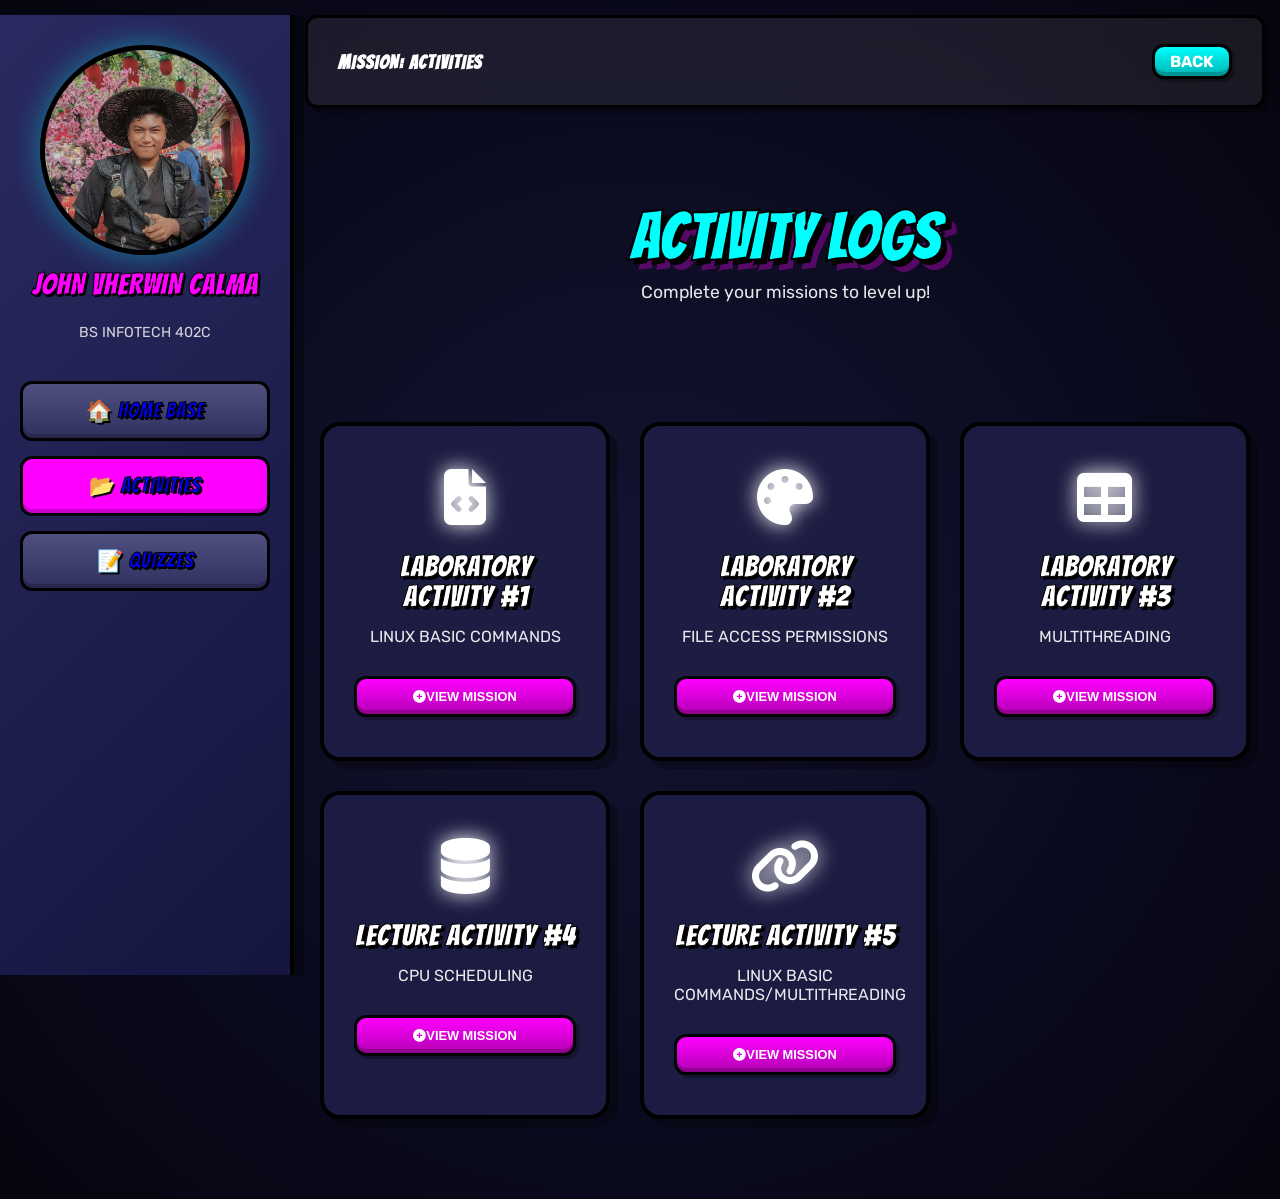
==== activities.html @ 7fef48ed "Update activities.html" ====
<!DOCTYPE html>
<html lang="en">
<head>
    <meta charset="UTF-8">
    <meta name="viewport" content="width=device-width, initial-scale=1.0">
    <title>Activities - Hero Dashboard</title>
    <link rel="stylesheet" href="s.css">
    <link href="https://fonts.googleapis.com/css2?family=Bangers&family=Rubik:wght@400;500;700&display=swap" rel="stylesheet">
    <link href="https://cdnjs.cloudflare.com/ajax/libs/font-awesome/6.5.0/css/all.min.css" rel="stylesheet">
</head>
<body>

<div class="sidebar" id="sidebar">
    <div class="profile-container"><img src="image.png" alt="Player Avatar" class="profile-img"></div>
    <h2 class="title-font">JOHN VHERWIN CALMA</h2>
    <h5 class="rubik-font">BS INFOTECH 402C</h5>
    <nav class="game-menu">
        <a href="index.html" class="nav-item">🏠 HOME BASE</a>
        <a href="activities.html" class="nav-item" style="background: var(--magenta);">📂 ACTIVITIES</a>
        <a href="quizzes.html" class="nav-item">📝 QUIZZES</a>
    </nav>
</div>

<div class="main" id="main">
    <header class="topbar glass">
        <div class="topbar-left">
            <h3 class="title-font">MISSION: ACTIVITIES</h3>
        </div>
        <div class="topbar-right">
            <a href="index.html" class="game-button cyan-btn rubik-font" style="width: auto; padding: 5px 15px;">BACK</a>
        </div>
    </header>

    <section class="hero text-center">
        <h1 class="title-font big-title">ACTIVITY LOGS</h1>
        <p class="rubik-font subtitle">Complete your missions to level up!</p>
    </section>

    <section class="grid">
        <div class="game-card">
            <div class="card-icon cyan-icon"><i class="fa-solid fa-file-code"></i></div>
            <h3 class="title-font">Laboratory Activity #1</h3>
            <p class="rubik-font">LINUX BASIC COMMANDS</p>
            <div style="display: flex; gap: 10px; margin-top: 15px;">
                <button class="game-button magenta-btn" onclick="openModal('act1-modal')" style="font-size: 0.8rem; padding: 10px; cursor: pointer; width: 100%;">
                    <i class="fa-solid fa-circle-plus"></i> VIEW MISSION
                </button>
            </div>
        </div>

        <div class="game-card">
            <div class="card-icon cyan-icon"><i class="fa-solid fa-palette"></i></div>
            <h3 class="title-font">Laboratory Activity #2</h3>
            <p class="rubik-font">FILE ACCESS PERMISSIONS</p>
            <div style="display: flex; gap: 10px; margin-top: 15px;">
                <button class="game-button magenta-btn" onclick="openModal('act2-modal')" style="font-size: 0.8rem; padding: 10px; cursor: pointer; width: 100%;">
                    <i class="fa-solid fa-circle-plus"></i> VIEW MISSION
                </button>
            </div>
        </div>

        <div class="game-card">
            <div class="card-icon cyan-icon"><i class="fa-solid fa-table"></i></div>
            <h3 class="title-font">Laboratory Activity #3</h3>
            <p class="rubik-font">MULTITHREADING</p>
            <div style="display: flex; gap: 10px; margin-top: 15px;">
                <button class="game-button magenta-btn" onclick="openModal('act3-modal')" style="font-size: 0.8rem; padding: 10px; cursor: pointer; width: 100%;">
                    <i class="fa-solid fa-circle-plus"></i> VIEW MISSION
                </button>
            </div>
        </div>

        <div class="game-card">
            <div class="card-icon cyan-icon"><i class="fa-solid fa-database"></i></div>
            <h3 class="title-font">Lecture Activity #4</h3>
            <p class="rubik-font">CPU SCHEDULING</p>
            <div style="display: flex; gap: 10px; margin-top: 15px;">
                <button class="game-button magenta-btn" onclick="openModal('act4-modal')" style="font-size: 0.8rem; padding: 10px; cursor: pointer; width: 100%;">
                    <i class="fa-solid fa-circle-plus"></i> VIEW MISSION
                </button>
            </div>
        </div>

        <div class="game-card">
            <div class="card-icon cyan-icon"><i class="fa-solid fa-link"></i></div>
            <h3 class="title-font">Lecture Activity #5</h3>
            <p class="rubik-font">LINUX BASIC COMMANDS/MULTITHREADING</p>
            <div style="display: flex; gap: 10px; margin-top: 15px;">
                <button class="game-button magenta-btn" onclick="openModal('act5-modal')" style="font-size: 0.8rem; padding: 10px; cursor: pointer; width: 100%;">
                    <i class="fa-solid fa-circle-plus"></i> VIEW MISSION
                </button>
            </div>
        </div>
    </section>
</div>

<div id="act1-modal" class="game-modal">
    <div class="modal-content glass">
        <span class="close-btn" onclick="closeModal('act1-modal')">&times;</span>
        <h2 class="title-font" style="color: var(--cyan);">MISSION: LINUX BASIC COMMANDS</h2>
        <div class="screenshot-container"><img src="lab1.jpg" class="screenshot" alt="Activity 1"></div>
        <p class="rubik-font">Task Status: Finished!</p>
    </div>
</div>

<div id="act2-modal" class="game-modal">
    <div class="modal-content glass">
        <span class="close-btn" onclick="closeModal('act2-modal')">&times;</span>
        <h2 class="title-font" style="color: var(--cyan);">MISSION: FILE ACCESS PERMISSIONS</h2>
        <div class="screenshot-container"><img src="lab2.jpg" class="screenshot" alt="Activity 2"></div>
        <p class="rubik-font">Task Status: Finished!</p>
    </div>
</div>

<div id="act3-modal" class="game-modal">
    <div class="modal-content glass">
        <span class="close-btn" onclick="closeModal('act3-modal')">&times;</span>
        <h2 class="title-font" style="color: var(--cyan);">MISSION: MULTITHREADING</h2>
        <div class="screenshot-container"><img src="act3.jpg" class="screenshot" alt="Activity 3"></div>
        <p class="rubik-font">Task Status: Finished!</p>
    </div>
</div>

<div id="act4-modal" class="game-modal">
    <div class="modal-content glass">
        <span class="close-btn" onclick="closeModal('act4-modal')">&times;</span>
        <h2 class="title-font" style="color: var(--cyan);">MISSION: CPU SCHEDULING</h2>
        <div class="screenshot-container"><img src="act4.jpg" class="screenshot" alt="Activity 4"></div>
        <p class="rubik-font">Task Status: Finished!</p>
    </div>
</div>

<div id="act5-modal" class="game-modal">
    <div class="modal-content glass">
        <span class="close-btn" onclick="closeModal('act5-modal')">&times;</span>
        <h2 class="title-font" style="color: var(--cyan);">MISSION: LINUX BASIC COMMANDS/MULTITHREADING</h2>
        <div class="screenshot-container"><iframe src="act5.pdf" class="pdf-viewer" alt="Activity 5"></iframe></div>
        <p class="rubik-font">Task Status: Finished!</p>
    </div>
</div>

<script>
    function openModal(modalId) {
        const modal = document.getElementById(modalId);
        modal.style.display = "flex";
        document.body.style.overflow = "hidden"; 
    }

    function closeModal(modalId) {
        const modal = document.getElementById(modalId);
        modal.style.display = "none";
        document.body.style.overflow = "auto"; 
    }

    window.onclick = function(event) {
        if (event.target.className === "game-modal") {
            event.target.style.display = "none";
            document.body.style.overflow = "auto";
        }
    }
</script>

</body>
</html>
---- s.css ----
/* --- GLOBAL --- */
:root {
  --magenta: #ff00ff;
  --magenta-dark: #b300b3;
  --cyan: #00ffff;
  --cyan-dark: #00b3b3;
  --gold: #ffcc00;
  --gold-dark: #cc9900;
  --text-primary: #fff;
}

body {
  margin: 0;
  padding: 0;
  font-family: 'Rubik', sans-serif;
  color: var(--text-primary);
  background: radial-gradient(circle, rgba(20,20,50,1) 0%, rgba(10,10,30,1) 60%, rgba(5,5,15,1) 100%);
  overflow-x: hidden;
}

.title-font {
  font-family: 'Bangers', sans-serif;
  text-transform: uppercase;
  letter-spacing: 1px;
}

.rubik-font {
  font-family: 'Rubik', sans-serif;
  font-weight: 400;
}

.text-center {
  text-align: center;
}

/* --- GLASSMORPHISM --- */
.glass {
  background: rgba(255, 255, 255, 0.08);
  backdrop-filter: blur(15px);
  border: 1px solid rgba(255, 255, 255, 0.1);
  border-radius: 12px;
}

/* --- SIDEBAR (Comic Menu Style) --- */
.sidebar {
  position: fixed;
  width: 250px;
  height: 100%;
  background: linear-gradient(135deg, #2a2a60 0%, #151540 100%);
  padding: 30px 20px;
  text-align: center;
  border-right: 4px solid #000;
  box-shadow: 10px 0 0 rgba(0,0,0,0.3);
  z-index: 2000;
}

.profile-container {
  width: 200px;
  height: 200px;
  margin: 0 auto 15px auto;
  border-radius: 50%;
  border: 5px solid #000;
  overflow: hidden;
  box-shadow: 0 0 30px rgba(0, 255, 255, 0.4);
}

.profile-img {
  width: 100%;
  height: 100%;
  object-fit: cover;
}

.sidebar h2 {
  color: var(--magenta);
  font-size: 1.8rem;
  margin: 10px 0 5px 0;
  -webkit-text-stroke: 1px #000;
  text-shadow: 2px 2px 0 #000;
}

.sidebar h5 {
  color: var(--text-primary);
  opacity: 0.8;
  font-size: 0.9rem;
  margin-bottom: 40px;
}

/* GAME TABS */
.game-menu {
  display: flex;
  flex-direction: column;
  gap: 15px;
}

.nav-item {
  display: flex;
  align-items: center;
  justify-content: center;
  padding: 15px 20px;
  text-decoration: none;
  font-family: 'Bangers', sans-serif;
  font-size: 1.3rem;
  letter-spacing: 1px;
  border: 3px solid #000;
  border-radius: 12px;
  transition: all 0.2s ease;
  -webkit-text-stroke: 1px #000;
  text-shadow: 2px 2px 0 #000;
  background: linear-gradient(180deg, #505080 0%, #303060 100%);
  box-shadow: inset 0 -4px 0 rgba(0,0,0,0.2);
}

.nav-item:hover {
  transform: translateY(-5px);
  color: var(--cyan);
  background: linear-gradient(180deg, var(--magenta) 0%, var(--magenta-dark) 100%);
  box-shadow: 0 5px 15px rgba(255, 0, 255, 0.4);
}

/* --- MAIN --- */
.main {
  margin-left: 290px;
  transition: margin-left 0.3s;
  padding-bottom: 50px;
}

/* TOPBAR */
.topbar {
  display: flex;
  justify-content: space-between;
  align-items: center;
  padding: 15px 30px;
  position: sticky;
  top: 15px;
  margin: 15px;
  z-index: 1000;
  border: 3px solid #000 !important;
  box-shadow: 5px 5px 0 rgba(0,0,0,0.3);
}

.topbar-left,
.topbar-right {
  display: flex;
  align-items: center;
  gap: 20px;
}

.toggle-btn {
  background: transparent;
  color: white;
  border: none;
  font-size: 1.8rem;
  cursor: pointer;
}

.greeting span {
  font-size: 0.9rem;
  opacity: 0.8;
}

.greeting h3 {
  color: var(--magenta);
  -webkit-text-stroke: 1px #000;
  margin: 0;
}

.search-box {
  display: flex;
  align-items: center;
  padding: 8px 15px;
  gap: 10px;
  border: 2px solid #000 !important;
}

#search {
  background: none;
  border: none;
  color: white;
  outline: none;
  font-size: 0.9rem;
}

/* --- STATS ROW --- */
.stats-row {
  display: flex;
  gap: 20px;
  padding: 30px;
  flex-wrap: wrap;
}

.stat-card {
  padding: 20px;
  border-radius: 15px;
  display: flex;
  align-items: center;
  gap: 20px;
  flex: 1;
  min-width: 200px;
  border: 3px solid #000;
  box-shadow: 5px 5px 0 rgba(0,0,0,0.3);
  position: relative;
  overflow: hidden;
}

.stat-card:before {
  content: '';
  position: absolute;
  top: 0;
  left: 0;
  width: 100%;
  height: 5px;
  background: rgba(255,255,255,0.2);
}

.stat-card i {
  font-size: 2rem;
  color: #000;
}

.stat-card h4 {
  margin: 0;
  font-size: 1.8rem;
  -webkit-text-stroke: 1px #000;
  color: #fff;
}

.stat-card p {
  margin: 0;
  font-size: 0.8rem;
  font-weight: bold;
  text-transform: uppercase;
}

/* COLORS */
.trophy-pink { background: linear-gradient(135deg, var(--magenta), var(--magenta-dark)); }
.trophy-cyan { background: linear-gradient(135deg, var(--cyan), var(--cyan-dark)); }
.trophy-gold { background: linear-gradient(135deg, var(--gold), var(--gold-dark)); }

/* HERO */
.hero {
  padding: 80px 20px;
  text-align: center;
}

.big-title {
  font-size: 4rem;
  color: var(--cyan);
  -webkit-text-stroke: 2px #000;
  text-shadow: 5px 5px 0 #000, 10px 10px 0 rgba(255,0,255,0.3);
  margin: 0;
}

.subtitle {
  font-size: 1.1rem;
  margin: 10px 0;
  opacity: 0.9;
}

/* GRID */
.grid {
  display: grid;
  grid-template-columns: repeat(auto-fit, minmax(280px, 1fr));
  gap: 30px;
  padding: 30px;
}

.game-card {
  background: rgba(30, 30, 70, 0.9);
  padding: 40px 30px;
  border-radius: 20px;
  border: 4px solid #000;
  transition: 0.3s ease;
  box-shadow: 8px 8px 0 rgba(0,0,0,0.3);
  text-align: center;
}

.game-card:hover {
  transform: scale(1.05);
  border-color: var(--magenta);
}

.card-icon {
    font-size: 3.5rem;
    margin-bottom: 20px;
    text-shadow: 0 0 20px currentColor;
    display: inline-block;
    text-shadow: 0 0 20px currentColor;
    color: #fff;
}

.game-card h3 { color: var(--text-primary); font-size: 1.8rem; margin: 0; -webkit-text-stroke: 1px #000; text-shadow: 3px 3px 0 #000; }
.game-card p { font-size: 1rem; opacity: 0.9; margin: 15px 0 30px 0; }

/* BUTTON */
.game-button {
  display: flex;
  align-items: center;
  justify-content: center;
  width: 100%;
  padding: 15px 0 15px;
  text-decoration: none;
  font-weight: bold;
  text-transform: uppercase;
  border-radius: 12px;
  border: 3px solid #000;
  transition: all 0.2s ease;
  box-shadow: inset 0 -4px 0 rgba(0,0,0,0.2), 3px 3px 0 rgba(0,0,0,0.3);
  cursor: pointer;
}


.game-button:hover { transform: translateY(-3px); }
.game-button:active { transform: translateY(1px); box-shadow: inset 0 -2px 0 rgba(0,0,0,0.2); }

.magenta-btn { background: linear-gradient(180deg, var(--magenta) 0%, var(--magenta-dark) 100%); color: #fff; }
.magenta-btn:hover { box-shadow: inset 0 -4px 0 rgba(0,0,0,0.2), 0 5px 20px rgba(255, 0, 255, 0.5); }

.cyan-btn { background: linear-gradient(180deg, var(--cyan) 0%, var(--cyan-dark) 100%); color: #fff; }
.cyan-btn:hover { box-shadow: inset 0 -4px 0 rgba(0,0,0,0.2), 0 5px 20px rgba(0, 255, 255, 0.5); }

.recent-activity-panel {
    padding: 30px;
}

.recent-activity h3 {
  color: var(--gold);
  font-size: 1.6rem;
  margin: 0;
  -webkit-text-stroke: 1px #000;
  text-shadow: 3px 3px 0 #000;
}

.table-container {
  padding: 20px;
  border: 3px solid #000 !important;
  margin-top: 15px;
}

table {
  width: 100%;
  border-collapse: collapse;
}

th {
  text-align: left;
  font-size: 0.8rem;
  font-weight: bold;
  color: var(--cyan);
  text-transform: uppercase;
  padding-bottom: 10px;
}

td {
  padding: 15px 0;
  border-top: 1px solid rgba(255, 255, 255, 0.1);
  font-size: 0.95rem;
}

.status-badge {
  display: inline-block;
  padding: 5px 12px;
  border-radius: 8px;
  font-size: 0.75rem;
  font-weight: bold;
  text-transform: uppercase;
  border: 2px solid #000;
  color: #fff;
  text-shadow: 1px 1px 0 #000;
}

.status-badge.complete {
  background: linear-gradient(180deg, var(--gold) 0%, var(--gold-dark) 100%);
}

.status-badge.pending {
  background: linear-gradient(180deg, var(--magenta) 0%, var(--magenta-dark) 100%);
}

/* ANIMATIONS */
.pulse-anim { animation: pulse 1.5s infinite ease-in-out; }
.shake-anim { animation: shake 1s infinite ease-in-out; }

@keyframes pulse {
  0%, 100% { transform: scale(1); }
  50% { transform: scale(1.1); }
}

@keyframes shake {
  0%, 100% { transform: rotate(0deg); }
  25% { transform: rotate(-10deg); }
  75% { transform: rotate(10deg); }
}

.sidebar.collapsed { margin-left: -250px; }
.main.expanded { margin-left: 0; }

/* MODAL CONTAINER - The dark overlay */
.game-modal {
  display: none;
  position: fixed;
  z-index: 9999; /* Make sure it stays on top of everything */
  left: 0;
  top: 0;
  width: 100%;
  height: 100%;
  background-color: rgba(0, 0, 0, 0.85); /* Darker background for focus */
  backdrop-filter: blur(8px);

  /* Center everything */
  justify-content: center;
  align-items: center;
}

/* MODAL CONTENT BOX */
.modal-content {
  background: rgba(20, 20, 50, 0.95);
  padding: 25px;
  width: 90%;
  max-width: 600px; /* Adjust size as needed */
  border: 4px solid #000;
  border-radius: 20px;
  box-shadow: 0 0 40px var(--magenta);
  position: relative;

  animation: popCenter 0.3s cubic-bezier(0.175, 0.885, 0.32, 1.275);
}

@keyframes popCenter {
  0% { transform: scale(0.5); opacity: 0; }
  100% { transform: scale(1); opacity: 1; }
}

/* SCREENSHOT INSIDE MODAL */
.screenshot-container {
  width: 100%;
  border: 3px solid #000;
  border-radius: 10px;
  overflow: hidden;
  margin-top: 15px;
}

.screenshot {
  width: 100%;
  height: auto;
  display: block;
}

/* LEVEL PROGRESS BAR */
.level-container {
  display: flex;
  flex-direction: column;
  align-items: flex-end;
  margin-right: 15px;
}

.exp-bar-bg {
  width: 120px;
  height: 10px;
  background: #000;
  border: 2px solid var(--gold);
  border-radius: 5px;
  overflow: hidden;
  margin-top: 5px;
}

.exp-bar-fill {
  height: 100%;
  background: linear-gradient(90deg, var(--gold), #fff);
  box-shadow: 0 0 10px var(--gold);
}

/* PIXEL GROUND DECORATION */
.game-scene {
  position: relative;
  margin-top: 50px;
  width: 100%;
  height: 20px;
  z-index: 1;
}

.pixel-ground {
  width: 100%;
  height: 8px;
  background: repeating-linear-gradient(
    90deg,
    var(--magenta),
    var(--magenta) 20px,
    var(--magenta-dark) 20px,
    var(--magenta-dark) 40px
  );
  border-top: 3px solid #000;
  box-shadow: 0 5px 20px var(--magenta);
}
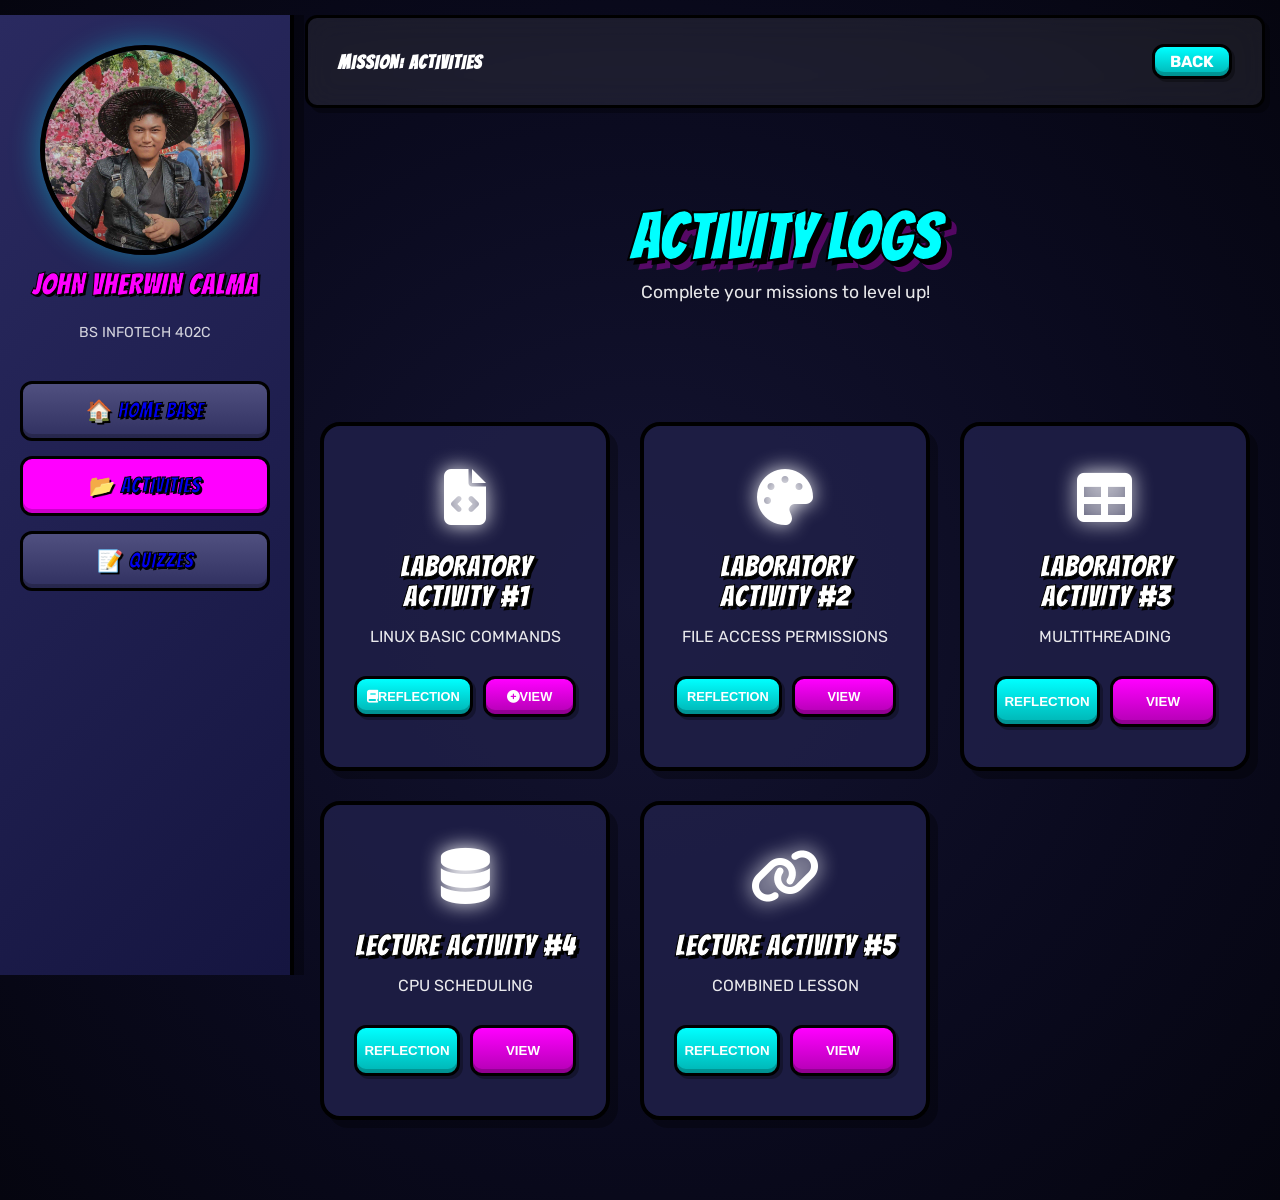
==== commit 46dfa9dc: "Refactor activities.html for improved structure" ====
--- a/activities.html
+++ b/activities.html
@@ -1,163 +1,274 @@
 <!DOCTYPE html>
 <html lang="en">
 <head>
-    <meta charset="UTF-8">
-    <meta name="viewport" content="width=device-width, initial-scale=1.0">
-    <title>Activities - Hero Dashboard</title>
-    <link rel="stylesheet" href="s.css">
-    <link href="https://fonts.googleapis.com/css2?family=Bangers&family=Rubik:wght@400;500;700&display=swap" rel="stylesheet">
-    <link href="https://cdnjs.cloudflare.com/ajax/libs/font-awesome/6.5.0/css/all.min.css" rel="stylesheet">
+<meta charset="UTF-8">
+<meta name="viewport" content="width=device-width, initial-scale=1.0">
+<title>Activities - Hero Dashboard</title>
+
+<link rel="stylesheet" href="s.css">
+
+<link href="https://fonts.googleapis.com/css2?family=Bangers&family=Rubik:wght@400;500;700&display=swap" rel="stylesheet">
+<link href="https://cdnjs.cloudflare.com/ajax/libs/font-awesome/6.5.0/css/all.min.css" rel="stylesheet">
+
+<style>
+
+/* FIXED MODAL SIZE */
+.modal-content {
+  max-height: 80vh;
+  overflow: hidden;
+  display: flex;
+  flex-direction: column;
+}
+
+/* SCROLLABLE CONTENT */
+.reflection-content {
+  margin-top: 15px;
+  overflow-y: auto;
+  max-height: 400px;
+  padding: 15px;
+  border: 2px solid #000;
+  border-radius: 10px;
+  background: rgba(0,0,0,0.3);
+}
+
+.reflection-content ul {
+  padding-left: 20px;
+}
+
+/* PDF VIEWER */
+.pdf-viewer {
+  width: 100%;
+  height: 500px;
+  border: none;
+}
+
+</style>
 </head>
+
 <body>
 
-<div class="sidebar" id="sidebar">
-    <div class="profile-container"><img src="image.png" alt="Player Avatar" class="profile-img"></div>
-    <h2 class="title-font">JOHN VHERWIN CALMA</h2>
-    <h5 class="rubik-font">BS INFOTECH 402C</h5>
-    <nav class="game-menu">
-        <a href="index.html" class="nav-item">🏠 HOME BASE</a>
-        <a href="activities.html" class="nav-item" style="background: var(--magenta);">📂 ACTIVITIES</a>
-        <a href="quizzes.html" class="nav-item">📝 QUIZZES</a>
-    </nav>
-</div>
-
-<div class="main" id="main">
-    <header class="topbar glass">
-        <div class="topbar-left">
-            <h3 class="title-font">MISSION: ACTIVITIES</h3>
-        </div>
-        <div class="topbar-right">
-            <a href="index.html" class="game-button cyan-btn rubik-font" style="width: auto; padding: 5px 15px;">BACK</a>
-        </div>
-    </header>
-
-    <section class="hero text-center">
-        <h1 class="title-font big-title">ACTIVITY LOGS</h1>
-        <p class="rubik-font subtitle">Complete your missions to level up!</p>
-    </section>
-
-    <section class="grid">
-        <div class="game-card">
-            <div class="card-icon cyan-icon"><i class="fa-solid fa-file-code"></i></div>
-            <h3 class="title-font">Laboratory Activity #1</h3>
-            <p class="rubik-font">LINUX BASIC COMMANDS</p>
-            <div style="display: flex; gap: 10px; margin-top: 15px;">
-                <button class="game-button magenta-btn" onclick="openModal('act1-modal')" style="font-size: 0.8rem; padding: 10px; cursor: pointer; width: 100%;">
-                    <i class="fa-solid fa-circle-plus"></i> VIEW MISSION
-                </button>
-            </div>
-        </div>
-
-        <div class="game-card">
-            <div class="card-icon cyan-icon"><i class="fa-solid fa-palette"></i></div>
-            <h3 class="title-font">Laboratory Activity #2</h3>
-            <p class="rubik-font">FILE ACCESS PERMISSIONS</p>
-            <div style="display: flex; gap: 10px; margin-top: 15px;">
-                <button class="game-button magenta-btn" onclick="openModal('act2-modal')" style="font-size: 0.8rem; padding: 10px; cursor: pointer; width: 100%;">
-                    <i class="fa-solid fa-circle-plus"></i> VIEW MISSION
-                </button>
-            </div>
-        </div>
-
-        <div class="game-card">
-            <div class="card-icon cyan-icon"><i class="fa-solid fa-table"></i></div>
-            <h3 class="title-font">Laboratory Activity #3</h3>
-            <p class="rubik-font">MULTITHREADING</p>
-            <div style="display: flex; gap: 10px; margin-top: 15px;">
-                <button class="game-button magenta-btn" onclick="openModal('act3-modal')" style="font-size: 0.8rem; padding: 10px; cursor: pointer; width: 100%;">
-                    <i class="fa-solid fa-circle-plus"></i> VIEW MISSION
-                </button>
-            </div>
-        </div>
-
-        <div class="game-card">
-            <div class="card-icon cyan-icon"><i class="fa-solid fa-database"></i></div>
-            <h3 class="title-font">Lecture Activity #4</h3>
-            <p class="rubik-font">CPU SCHEDULING</p>
-            <div style="display: flex; gap: 10px; margin-top: 15px;">
-                <button class="game-button magenta-btn" onclick="openModal('act4-modal')" style="font-size: 0.8rem; padding: 10px; cursor: pointer; width: 100%;">
-                    <i class="fa-solid fa-circle-plus"></i> VIEW MISSION
-                </button>
-            </div>
-        </div>
-
-        <div class="game-card">
-            <div class="card-icon cyan-icon"><i class="fa-solid fa-link"></i></div>
-            <h3 class="title-font">Lecture Activity #5</h3>
-            <p class="rubik-font">LINUX BASIC COMMANDS/MULTITHREADING</p>
-            <div style="display: flex; gap: 10px; margin-top: 15px;">
-                <button class="game-button magenta-btn" onclick="openModal('act5-modal')" style="font-size: 0.8rem; padding: 10px; cursor: pointer; width: 100%;">
-                    <i class="fa-solid fa-circle-plus"></i> VIEW MISSION
-                </button>
-            </div>
-        </div>
-    </section>
-</div>
-
+<!-- SIDEBAR -->
+<div class="sidebar">
+  <div class="profile-container">
+    <img src="image.png" class="profile-img">
+  </div>
+  <h2 class="title-font">JOHN VHERWIN CALMA</h2>
+  <h5 class="rubik-font">BS INFOTECH 402C</h5>
+
+  <nav class="game-menu">
+    <a href="index.html" class="nav-item">🏠 HOME BASE</a>
+    <a href="activities.html" class="nav-item" style="background: var(--magenta);">📂 ACTIVITIES</a>
+    <a href="quizzes.html" class="nav-item">📝 QUIZZES</a>
+  </nav>
+</div>
+
+<!-- MAIN -->
+<div class="main">
+
+<header class="topbar glass">
+  <h3 class="title-font">MISSION: ACTIVITIES</h3>
+  <a href="index.html" class="game-button cyan-btn rubik-font" style="width:auto;padding:5px 15px;">BACK</a>
+</header>
+
+<section class="hero text-center">
+  <h1 class="title-font big-title">ACTIVITY LOGS</h1>
+  <p class="rubik-font subtitle">Complete your missions to level up!</p>
+</section>
+
+<!-- GRID -->
+<section class="grid">
+
+<!-- ACTIVITY CARD TEMPLATE -->
+<div class="game-card">
+  <div class="card-icon cyan-icon"><i class="fa-solid fa-file-code"></i></div>
+  <h3 class="title-font">Laboratory Activity #1</h3>
+  <p class="rubik-font">LINUX BASIC COMMANDS</p>
+
+  <div style="display:flex;gap:10px;margin-top:15px;">
+    <button class="game-button cyan-btn" onclick="openModal('act1-reflection')" style="font-size:0.8rem;padding:10px;width:100%;">
+      <i class="fa-solid fa-book"></i> REFLECTION
+    </button>
+
+    <button class="game-button magenta-btn" onclick="openModal('act1-modal')" style="font-size:0.8rem;padding:10px;width:100%;">
+      <i class="fa-solid fa-circle-plus"></i> VIEW
+    </button>
+  </div>
+</div>
+
+<!-- ACTIVITY 2 -->
+<div class="game-card">
+  <div class="card-icon cyan-icon"><i class="fa-solid fa-palette"></i></div>
+  <h3 class="title-font">Laboratory Activity #2</h3>
+  <p class="rubik-font">FILE ACCESS PERMISSIONS</p>
+
+  <div style="display:flex;gap:10px;margin-top:15px;">
+    <button class="game-button cyan-btn" onclick="openModal('act2-reflection')" style="font-size:0.8rem;padding:10px;width:100%;">REFLECTION</button>
+    <button class="game-button magenta-btn" onclick="openModal('act2-modal')" style="font-size:0.8rem;padding:10px;width:100%;">VIEW</button>
+  </div>
+</div>
+
+<!-- ACTIVITY 3 -->
+<div class="game-card">
+  <div class="card-icon cyan-icon"><i class="fa-solid fa-table"></i></div>
+  <h3 class="title-font">Laboratory Activity #3</h3>
+  <p class="rubik-font">MULTITHREADING</p>
+
+  <div style="display:flex;gap:10px;margin-top:15px;">
+    <button class="game-button cyan-btn" onclick="openModal('act3-reflection')" style="width:100%;">REFLECTION</button>
+    <button class="game-button magenta-btn" onclick="openModal('act3-modal')" style="width:100%;">VIEW</button>
+  </div>
+</div>
+
+<!-- ACTIVITY 4 -->
+<div class="game-card">
+  <div class="card-icon cyan-icon"><i class="fa-solid fa-database"></i></div>
+  <h3 class="title-font">Lecture Activity #4</h3>
+  <p class="rubik-font">CPU SCHEDULING</p>
+
+  <div style="display:flex;gap:10px;margin-top:15px;">
+    <button class="game-button cyan-btn" onclick="openModal('act4-reflection')" style="width:100%;">REFLECTION</button>
+    <button class="game-button magenta-btn" onclick="openModal('act4-modal')" style="width:100%;">VIEW</button>
+  </div>
+</div>
+
+<!-- ACTIVITY 5 -->
+<div class="game-card">
+  <div class="card-icon cyan-icon"><i class="fa-solid fa-link"></i></div>
+  <h3 class="title-font">Lecture Activity #5</h3>
+  <p class="rubik-font">COMBINED LESSON</p>
+
+  <div style="display:flex;gap:10px;margin-top:15px;">
+    <button class="game-button cyan-btn" onclick="openModal('act5-reflection')" style="width:100%;">REFLECTION</button>
+    <button class="game-button magenta-btn" onclick="openModal('act5-modal')" style="width:100%;">VIEW</button>
+  </div>
+</div>
+
+</section>
+</div>
+
+<!-- ================= MODALS ================= -->
+
+<!-- VIEW MODAL EXAMPLE -->
 <div id="act1-modal" class="game-modal">
-    <div class="modal-content glass">
-        <span class="close-btn" onclick="closeModal('act1-modal')">&times;</span>
-        <h2 class="title-font" style="color: var(--cyan);">MISSION: LINUX BASIC COMMANDS</h2>
-        <div class="screenshot-container"><img src="lab1.jpg" class="screenshot" alt="Activity 1"></div>
-        <p class="rubik-font">Task Status: Finished!</p>
-    </div>
-</div>
-
-<div id="act2-modal" class="game-modal">
-    <div class="modal-content glass">
-        <span class="close-btn" onclick="closeModal('act2-modal')">&times;</span>
-        <h2 class="title-font" style="color: var(--cyan);">MISSION: FILE ACCESS PERMISSIONS</h2>
-        <div class="screenshot-container"><img src="lab2.jpg" class="screenshot" alt="Activity 2"></div>
-        <p class="rubik-font">Task Status: Finished!</p>
-    </div>
-</div>
-
-<div id="act3-modal" class="game-modal">
-    <div class="modal-content glass">
-        <span class="close-btn" onclick="closeModal('act3-modal')">&times;</span>
-        <h2 class="title-font" style="color: var(--cyan);">MISSION: MULTITHREADING</h2>
-        <div class="screenshot-container"><img src="act3.jpg" class="screenshot" alt="Activity 3"></div>
-        <p class="rubik-font">Task Status: Finished!</p>
-    </div>
-</div>
-
-<div id="act4-modal" class="game-modal">
-    <div class="modal-content glass">
-        <span class="close-btn" onclick="closeModal('act4-modal')">&times;</span>
-        <h2 class="title-font" style="color: var(--cyan);">MISSION: CPU SCHEDULING</h2>
-        <div class="screenshot-container"><img src="act4.jpg" class="screenshot" alt="Activity 4"></div>
-        <p class="rubik-font">Task Status: Finished!</p>
-    </div>
-</div>
-
+  <div class="modal-content glass">
+    <span onclick="closeModal('act1-modal')">&times;</span>
+    <h2 class="title-font">LINUX BASIC COMMANDS</h2>
+    <div class="screenshot-container">
+      <img src="lab1.jpg" class="screenshot">
+    </div>
+  </div>
+</div>
+
+<!-- PDF MODAL -->
 <div id="act5-modal" class="game-modal">
-    <div class="modal-content glass">
-        <span class="close-btn" onclick="closeModal('act5-modal')">&times;</span>
-        <h2 class="title-font" style="color: var(--cyan);">MISSION: LINUX BASIC COMMANDS/MULTITHREADING</h2>
-        <div class="screenshot-container"><iframe src="act5.pdf" class="pdf-viewer" alt="Activity 5"></iframe></div>
-        <p class="rubik-font">Task Status: Finished!</p>
-    </div>
-</div>
-
+  <div class="modal-content glass">
+    <span onclick="closeModal('act5-modal')">&times;</span>
+    <h2 class="title-font">COMBINED LESSON</h2>
+    <iframe src="act5.pdf" class="pdf-viewer"></iframe>
+  </div>
+</div>
+
+<!-- REFLECTION MODALS -->
+<div id="act1-reflection" class="game-modal">
+  <div class="modal-content glass">
+    <span onclick="closeModal('act1-reflection')">&times;</span>
+    <h2 class="title-font">REFLECTION</h2>
+
+    <div class="reflection-content">
+      <p>This activity taught me Linux basics and improved my command-line skills.</p>
+      <ul>
+        <li>Linux commands</li>
+        <li>Navigation</li>
+        <li>Terminal usage</li>
+        <li>Efficiency</li>
+        <li>File handling</li>
+      </ul>
+    </div>
+  </div>
+</div>
+
+<div id="act2-reflection" class="game-modal">
+  <div class="modal-content glass">
+    <span onclick="closeModal('act2-reflection')">&times;</span>
+    <div class="reflection-content">
+      <p>I learned file permissions and system security.</p>
+      <ul>
+        <li>chmod</li>
+        <li>permissions</li>
+        <li>security</li>
+        <li>ownership</li>
+        <li>access control</li>
+      </ul>
+    </div>
+  </div>
+</div>
+
+<div id="act3-reflection" class="game-modal">
+  <div class="modal-content glass">
+    <span onclick="closeModal('act3-reflection')">&times;</span>
+    <div class="reflection-content">
+      <p>Multithreading helps systems run tasks efficiently.</p>
+      <ul>
+        <li>threads</li>
+        <li>parallel tasks</li>
+        <li>CPU usage</li>
+        <li>speed</li>
+        <li>optimization</li>
+      </ul>
+    </div>
+  </div>
+</div>
+
+<div id="act4-reflection" class="game-modal">
+  <div class="modal-content glass">
+    <span onclick="closeModal('act4-reflection')">&times;</span>
+    <div class="reflection-content">
+      <p>CPU scheduling manages tasks efficiently.</p>
+      <ul>
+        <li>FIFO</li>
+        <li>Round robin</li>
+        <li>priority</li>
+        <li>allocation</li>
+        <li>process flow</li>
+      </ul>
+    </div>
+  </div>
+</div>
+
+<div id="act5-reflection" class="game-modal">
+  <div class="modal-content glass">
+    <span onclick="closeModal('act5-reflection')">&times;</span>
+    <div class="reflection-content">
+      <p>This combined activity reinforced all lessons.</p>
+      <ul>
+        <li>integration</li>
+        <li>problem solving</li>
+        <li>analysis</li>
+        <li>debugging</li>
+        <li>real-world use</li>
+      </ul>
+    </div>
+  </div>
+</div>
+
+<!-- SCRIPT -->
 <script>
-    function openModal(modalId) {
-        const modal = document.getElementById(modalId);
-        modal.style.display = "flex";
-        document.body.style.overflow = "hidden"; 
-    }
-
-    function closeModal(modalId) {
-        const modal = document.getElementById(modalId);
-        modal.style.display = "none";
-        document.body.style.overflow = "auto"; 
-    }
-
-    window.onclick = function(event) {
-        if (event.target.className === "game-modal") {
-            event.target.style.display = "none";
-            document.body.style.overflow = "auto";
-        }
-    }
+function openModal(id){
+  document.getElementById(id).style.display="flex";
+  document.body.style.overflow="hidden";
+}
+
+function closeModal(id){
+  document.getElementById(id).style.display="none";
+  document.body.style.overflow="auto";
+}
+
+window.onclick=function(e){
+  if(e.target.className==="game-modal"){
+    e.target.style.display="none";
+    document.body.style.overflow="auto";
+  }
+}
 </script>
 
 </body>
--- a/s.css
+++ b/s.css
@@ -7,6 +7,12 @@
   --gold: #ffcc00;
   --gold-dark: #cc9900;
   --text-primary: #fff;
+}
+
+.pdf-viewer {
+  width: 100%;
+  height: 500px;
+  border: none;
 }
 
 body {
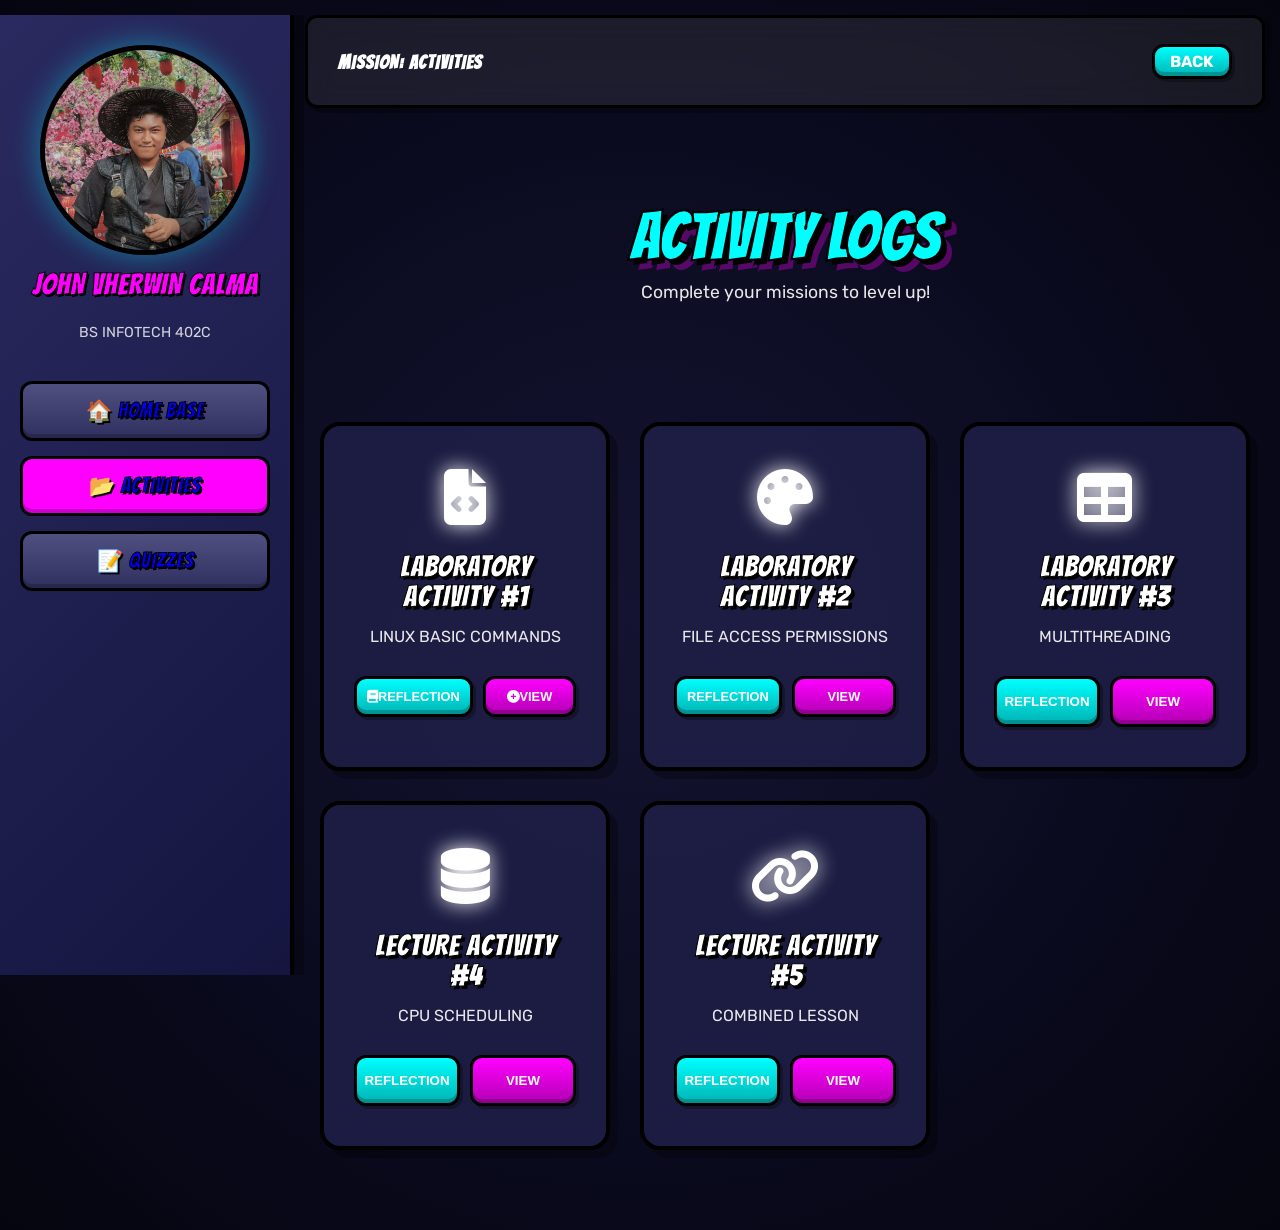
==== commit 10d9cda9: "Update activities.html" ====
--- a/activities.html
+++ b/activities.html
@@ -20,17 +20,31 @@
   flex-direction: column;
 }
 
-/* SCROLLABLE CONTENT */
 .reflection-content {
   margin-top: 15px;
   overflow-y: auto;
   max-height: 400px;
-  padding: 15px;
-  border: 2px solid #000;
+  padding: 20px;
+  border-radius: 12px;
+  background: linear-gradient(145deg, rgba(0,0,0,0.6), rgba(20,20,20,0.8));
+  border: 2px solid #00f7ff;
+  box-shadow: 0 0 15px rgba(0,255,255,0.3);
+  scroll-behavior: smooth;
+}
+
+/* SCROLLBAR STYLE */
+.reflection-content::-webkit-scrollbar {
+  width: 8px;
+}
+
+.reflection-content::-webkit-scrollbar-track {
+  background: transparent;
+}
+
+.reflection-content::-webkit-scrollbar-thumb {
+  background: #00f7ff;
   border-radius: 10px;
-  background: rgba(0,0,0,0.3);
-}
-
+}
 .reflection-content ul {
   padding-left: 20px;
 }
@@ -122,7 +136,7 @@
 <!-- ACTIVITY 4 -->
 <div class="game-card">
   <div class="card-icon cyan-icon"><i class="fa-solid fa-database"></i></div>
-  <h3 class="title-font">Lecture Activity #4</h3>
+  <h3 class="title-font">Lecture Activity <br> #4</h3>
   <p class="rubik-font">CPU SCHEDULING</p>
 
   <div style="display:flex;gap:10px;margin-top:15px;">
@@ -134,7 +148,7 @@
 <!-- ACTIVITY 5 -->
 <div class="game-card">
   <div class="card-icon cyan-icon"><i class="fa-solid fa-link"></i></div>
-  <h3 class="title-font">Lecture Activity #5</h3>
+  <h3 class="title-font">Lecture Activity <br> #5</h3>
   <p class="rubik-font">COMBINED LESSON</p>
 
   <div style="display:flex;gap:10px;margin-top:15px;">
@@ -148,41 +162,121 @@
 
 <!-- ================= MODALS ================= -->
 
-<!-- VIEW MODAL EXAMPLE -->
 <div id="act1-modal" class="game-modal">
-  <div class="modal-content glass">
-    <span onclick="closeModal('act1-modal')">&times;</span>
-    <h2 class="title-font">LINUX BASIC COMMANDS</h2>
-    <div class="screenshot-container">
-      <img src="lab1.jpg" class="screenshot">
-    </div>
-  </div>
-</div>
-
-<!-- PDF MODAL -->
+<div class="modal-content glass">
+<span onclick="closeModal('act1-modal')">&times;</span>
+  <div class="screenshot-container">
+<img src="lab1.jpg" class="screenshot">
+    </div>
+
+  <div class="image-caption">
+<h3>Linux Commands Output</h3>
+<p>Executed basic Linux commands and practiced file navigation.</p>
+</div>
+  
+</div>
+</div>
+
+<div id="act2-modal" class="game-modal">
+<div class="modal-content glass">
+<span onclick="closeModal('act2-modal')">&times;</span>
+  <div class="screenshot-container">
+<img src="lab2.jpg" class="screenshot">
+    </div>
+
+  <div class="image-caption">
+<h3>File Permissions</h3>
+<p>Learned how to manage access using chmod and permissions.</p>
+</div>
+
+</div>
+</div>
+
+<div id="act3-modal" class="game-modal">
+<div class="modal-content glass">
+<span onclick="closeModal('act3-modal')">&times;</span>
+  <div class="screenshot-container">
+<img src="act3.jpg" class="screenshot">
+    </div>
+
+  <div class="image-caption">
+<h3>Multithreading</h3>
+<p>Explored how threads improve system performance.</p>
+</div>
+  
+</div>
+</div>
+
+<div id="act4-modal" class="game-modal">
+<div class="modal-content glass">
+<span onclick="closeModal('act4-modal')">&times;</span>
+  <div class="screenshot-container">
+<img src="act4.jpg" class="screenshot">
+    </div>
+
+  <div class="image-caption">
+<h3>CPU Scheduling</h3>
+<p>Studied process scheduling and CPU allocation strategies.</p>
+</div>
+  
+</div>
+</div>
+
 <div id="act5-modal" class="game-modal">
-  <div class="modal-content glass">
-    <span onclick="closeModal('act5-modal')">&times;</span>
-    <h2 class="title-font">COMBINED LESSON</h2>
-    <iframe src="act5.pdf" class="pdf-viewer"></iframe>
-  </div>
-</div>
-
-<!-- REFLECTION MODALS -->
+<div class="modal-content glass">
+<span onclick="closeModal('act5-modal')">&times;</span>
+<iframe src="act5.pdf" class="pdf-viewer"></iframe>
+</div>
+</div>
+
 <div id="act1-reflection" class="game-modal">
   <div class="modal-content glass">
     <span onclick="closeModal('act1-reflection')">&times;</span>
     <h2 class="title-font">REFLECTION</h2>
 
     <div class="reflection-content">
-      <p>This activity taught me Linux basics and improved my command-line skills.</p>
-      <ul>
-        <li>Linux commands</li>
-        <li>Navigation</li>
-        <li>Terminal usage</li>
-        <li>Efficiency</li>
-        <li>File handling</li>
-      </ul>
+
+      <h3>II. GIVE 5 COMMANDS YOU MASTER AFTER OUR ACTIVITY</h3>
+
+      <p><b>1. pwd</b><br>
+      Purpose: Shows your current directory<br>
+      Example: pwd<br>
+      Result: /home/kali/Desktop<br>
+      Meaning: Shows where you are working</p>
+
+      <p><b>2. ls</b><br>
+      Purpose: Lists files and folders<br>
+      Example: ls<br>
+      Result: Documents Downloads Desktop<br>
+      Meaning: Displays folder contents</p>
+
+      <p><b>3. cd</b><br>
+      Purpose: Change directory<br>
+      Example: cd Desktop<br>
+      Result: Moves to Desktop<br>
+      Meaning: Navigate folders</p>
+
+      <p><b>4. mkdir</b><br>
+      Purpose: Create folder<br>
+      Example: mkdir test<br>
+      Result: New folder created<br>
+      Meaning: Organize files</p>
+
+      <p><b>5. rm</b><br>
+      Purpose: Delete files<br>
+      Example: rm file.txt<br>
+      Result: File removed<br>
+      Meaning: Permanent delete</p>
+
+      <h3>III. REFLECTION AFTER OUR SESSION</h3>
+      <p>
+      After our session, I learned basic Linux commands that are essential for beginners.
+      The commands like pwd, ls, and cd helped me understand navigation inside the system.
+      mkdir and rm taught me how to manage files and folders properly.
+      Overall, the activity made Linux easier to understand and improved my confidence
+      in using the terminal.
+      </p>
+
     </div>
   </div>
 </div>
@@ -190,15 +284,52 @@
 <div id="act2-reflection" class="game-modal">
   <div class="modal-content glass">
     <span onclick="closeModal('act2-reflection')">&times;</span>
+    <h2 class="title-font">REFLECTION</h2>
+
     <div class="reflection-content">
-      <p>I learned file permissions and system security.</p>
-      <ul>
-        <li>chmod</li>
-        <li>permissions</li>
-        <li>security</li>
-        <li>ownership</li>
-        <li>access control</li>
-      </ul>
+
+      <h3>II. GIVE 5 COMMANDS YOU MASTER AFTER OUR ACTIVITY</h3>
+
+      <p><b>1. chmod (symbolic mode)</b><br>
+      Purpose: Change file permissions using letters (u, g, o)<br>
+      Example: chmod u+x file.txt<br>
+      Result: Execute permission is added to the user<br>
+      Meaning: Allows control of permissions using symbols</p>
+
+      <p><b>2. chmod (octal mode)</b><br>
+      Purpose: Set permissions using numeric values<br>
+      Example: chmod 755 file.txt<br>
+      Result: rwxr-xr-x permissions applied<br>
+      Meaning: Uses numbers to quickly assign permissions</p>
+
+      <p><b>3. ls -l</b><br>
+      Purpose: View file permissions and details<br>
+      Example: ls -l<br>
+      Result: -rwxr-xr-x file.txt<br>
+      Meaning: Shows who can read, write, or execute the file</p>
+
+      <p><b>4. tar (archive with compression)</b><br>
+      Purpose: Archive and compress files into one file<br>
+      Example: tar -czvf archive.tar.gz folder/<br>
+      Result: archive.tar.gz is created<br>
+      Meaning: Combines and compresses files for easier storage or transfer</p>
+
+      <p><b>5. tar (extract compressed archive)</b><br>
+      Purpose: Extract archived and compressed files<br>
+      Example: tar -xzvf archive.tar.gz<br>
+      Result: Files are extracted from archive<br>
+      Meaning: Restores files from compressed archive</p>
+
+      <h3>III. REFLECTION AFTER OUR SESSION</h3>
+      <p>
+      After our session, I learned how to manage file access permissions in Kali Linux.
+      I understood how to use both symbolic and octal modes in chmod to control file access.
+      The ls -l command helped me clearly see permission settings for each file.
+      In addition, I also learned how to archive and compress files using tar,
+      which is useful for organizing and transferring files efficiently.
+      Overall, this activity improved my understanding of both file security and file management in Linux systems.
+      </p>
+
     </div>
   </div>
 </div>
@@ -206,31 +337,105 @@
 <div id="act3-reflection" class="game-modal">
   <div class="modal-content glass">
     <span onclick="closeModal('act3-reflection')">&times;</span>
+    <h2 class="title-font">REFLECTION</h2>
+
     <div class="reflection-content">
-      <p>Multithreading helps systems run tasks efficiently.</p>
-      <ul>
-        <li>threads</li>
-        <li>parallel tasks</li>
-        <li>CPU usage</li>
-        <li>speed</li>
-        <li>optimization</li>
-      </ul>
-    </div>
-  </div>
-</div>
-
-<div id="act4-reflection" class="game-modal">
+
+      <h3>II. GIVE 5 COMMANDS YOU MASTER AFTER OUR ACTIVITY</h3>
+
+      <p><b>1. vim</b><br>
+      Purpose: Text editor used to write code<br>
+      Example: vim program.cpp<br>
+      Result: Opens C++ file<br>
+      Meaning: Used to create multithreading programs</p>
+
+      <p><b>2. g++</b><br>
+      Purpose: Compile C++ program<br>
+      Example: g++ program.cpp -o program<br>
+      Result: Executable file created<br>
+      Meaning: Converts code into runnable program</p>
+
+      <p><b>3. ./program</b><br>
+      Purpose: Run compiled program<br>
+      Example: ./program<br>
+      Result: Program runs<br>
+      Meaning: Executes multithreaded code</p>
+
+      <p><b>4. clear</b><br>
+      Purpose: Clear terminal screen<br>
+      Example: clear<br>
+      Result: Terminal is cleared<br>
+      Meaning: Makes output easier to read</p>
+
+      <p><b>5. ls</b><br>
+      Purpose: List files in directory<br>
+      Example: ls<br>
+      Result: Shows program.cpp and program<br>
+      Meaning: Helps check files before compiling</p>
+
+      <h3>III. REFLECTION AFTER OUR SESSION</h3>
+      <p>
+      After our session, I learned how to create and run multithreading programs using C++ in Kali Linux.
+      I used vim to write the code and g++ to compile it into an executable file.
+      Running the program helped me understand how multiple threads can work at the same time.
+      I also used simple commands like clear and ls to manage the terminal and files.
+      Overall, this activity helped me understand how multithreading improves program performance
+      and made me more confident in using Linux for programming.
+      </p>
+
+    </div>
+  </div>
+</div>
+
+<div id="act4-reflection" class="game-modal"> 
   <div class="modal-content glass">
     <span onclick="closeModal('act4-reflection')">&times;</span>
+
     <div class="reflection-content">
-      <p>CPU scheduling manages tasks efficiently.</p>
-      <ul>
-        <li>FIFO</li>
-        <li>Round robin</li>
-        <li>priority</li>
-        <li>allocation</li>
-        <li>process flow</li>
-      </ul>
+
+      <h3>II. GIVE 5 LESSONS YOU MASTER AFTER OUR ACTIVITY</h3>
+
+      <p><b>1. First Come First Serve (FCFS)</b><br>
+      Purpose: Executes processes based on arrival time<br>
+      Example: P1 → P2 → P3<br>
+      Result: Processes run in order of arrival<br>
+      Meaning: Simple scheduling but may cause long waiting time</p>
+
+      <p><b>2. Shortest Job First (SJF)</b><br>
+      Purpose: Executes the shortest process first<br>
+      Example: Process with smallest burst time runs first<br>
+      Result: Faster average waiting time<br>
+      Meaning: Efficient but needs burst time estimation</p>
+
+      <p><b>3. Round Robin (RR)</b><br>
+      Purpose: Each process gets equal time (time quantum)<br>
+      Example: P1 → P2 → P3 → repeat<br>
+      Result: Fair CPU sharing<br>
+      Meaning: Prevents starvation</p>
+
+      <p><b>4. Priority Scheduling</b><br>
+      Purpose: Executes based on priority level<br>
+      Example: High priority runs first<br>
+      Result: Important tasks execute earlier<br>
+      Meaning: Low priority may wait longer</p>
+
+      <p><b>5. Gantt Chart</b><br>
+      Purpose: Visual representation of process execution<br>
+      Example: | P1 | P2 | P3 |<br>
+      Result: Shows execution order and time<br>
+      Meaning: Helps analyze scheduling performance</p>
+
+      <h3>III. REFLECTION AFTER OUR SESSION</h3>
+      <p>
+      This activity helped me understand different CPU scheduling algorithms.
+      I learned how processes are arranged and executed using methods like FCFS,
+      SJF, Round Robin, and Priority Scheduling.
+      Creating a Gantt Chart helped me visualize the order of execution and compute
+      waiting and turnaround times.
+      Overall, I realized how important scheduling is in improving system performance
+      and ensuring fairness among processes.
+      </p>
+
     </div>
   </div>
 </div>
@@ -238,15 +443,53 @@
 <div id="act5-reflection" class="game-modal">
   <div class="modal-content glass">
     <span onclick="closeModal('act5-reflection')">&times;</span>
+
     <div class="reflection-content">
-      <p>This combined activity reinforced all lessons.</p>
-      <ul>
-        <li>integration</li>
-        <li>problem solving</li>
-        <li>analysis</li>
-        <li>debugging</li>
-        <li>real-world use</li>
-      </ul>
+
+      <h3>II. GIVE 5 COMMANDS YOU MASTER AFTER OUR ACTIVITY</h3>
+
+      <p><b>1. ls</b><br>
+      Purpose: Display files and directories<br>
+      Example: ls<br>
+      Result: Shows list of files<br>
+      Meaning: Helps check contents of a folder</p>
+
+      <p><b>2. cd</b><br>
+      Purpose: Change directory<br>
+      Example: cd Documents<br>
+      Result: Moves to Documents folder<br>
+      Meaning: Used to navigate the system</p>
+
+      <p><b>3. chmod 755</b><br>
+      Purpose: Set file permissions (octal mode)<br>
+      Example: chmod 755 file.txt<br>
+      Result: rwxr-xr-x permissions applied<br>
+      Meaning: Controls access to files</p>
+
+      <p><b>4. tar -czvf</b><br>
+      Purpose: Archive and compress files<br>
+      Example: tar -czvf archive.tar.gz folder/<br>
+      Result: archive.tar.gz created<br>
+      Meaning: Combines and compresses files</p>
+
+      <p><b>5. g++</b><br>
+      Purpose: Compile C++ program<br>
+      Example: g++ threadAct.cpp -o thread -pthread<br>
+      Result: Executable file created<br>
+      Meaning: Converts code into runnable program with multithreading</p>
+
+      <h3>III. REFLECTION AFTER OUR SESSION</h3>
+      <p>
+      After completing all the activities, I learned important Linux skills including file navigation,
+      file permissions, archiving, and multithreading. Commands like ls and cd helped me move
+      through directories and manage files efficiently. I also learned how to control file access
+      using chmod in octal mode, which is important for system security. The tar command taught
+      me how to archive and compress files, making file management easier and more organized.
+      In addition, I learned how to create and run multithreading programs using C++ by writing
+      code in a file and compiling it using g++. Overall, these lessons helped me understand how
+      Linux works in real situations and improved my confidence in using the terminal.
+      </p>
+
     </div>
   </div>
 </div>
--- a/s.css
+++ b/s.css
@@ -417,38 +417,59 @@
   align-items: center;
 }
 
-/* MODAL CONTENT BOX */
 .modal-content {
   background: rgba(20, 20, 50, 0.95);
   padding: 25px;
   width: 90%;
-  max-width: 600px; /* Adjust size as needed */
+  max-width: 650px;
   border: 4px solid #000;
   border-radius: 20px;
   box-shadow: 0 0 40px var(--magenta);
   position: relative;
 
   animation: popCenter 0.3s cubic-bezier(0.175, 0.885, 0.32, 1.275);
-}
+
+  /* ❌ REMOVE FLEX CENTERING */
+  display: block;
+  overflow: hidden;
+}
+
+/* TITLE FIX (optional but cleaner) */
+.modal-content h2,
+.modal-content p {
+  text-align: center;
+}
+
 
 @keyframes popCenter {
   0% { transform: scale(0.5); opacity: 0; }
   100% { transform: scale(1); opacity: 1; }
 }
 
-/* SCREENSHOT INSIDE MODAL */
+/* IMAGE WRAPPER FIX */
 .screenshot-container {
-  width: 100%;
+  margin-top: 15px;
+  width: 100%;
+  height: 400px; /* controlled height instead of full modal */
   border: 3px solid #000;
-  border-radius: 10px;
+  border-radius: 12px;
   overflow: hidden;
-  margin-top: 15px;
-}
-
+  display: flex;
+  justify-content: center;
+  align-items: center;
+  background: rgba(0,0,0,0.2);
+}
+
+/* IMAGE FIX */
 .screenshot {
   width: 100%;
-  height: auto;
+  object-fit: contain;
   display: block;
+}
+.pdf-viewer {
+  width: 100%;
+  height: 100%;
+  border: none;
 }
 
 /* LEVEL PROGRESS BAR */
